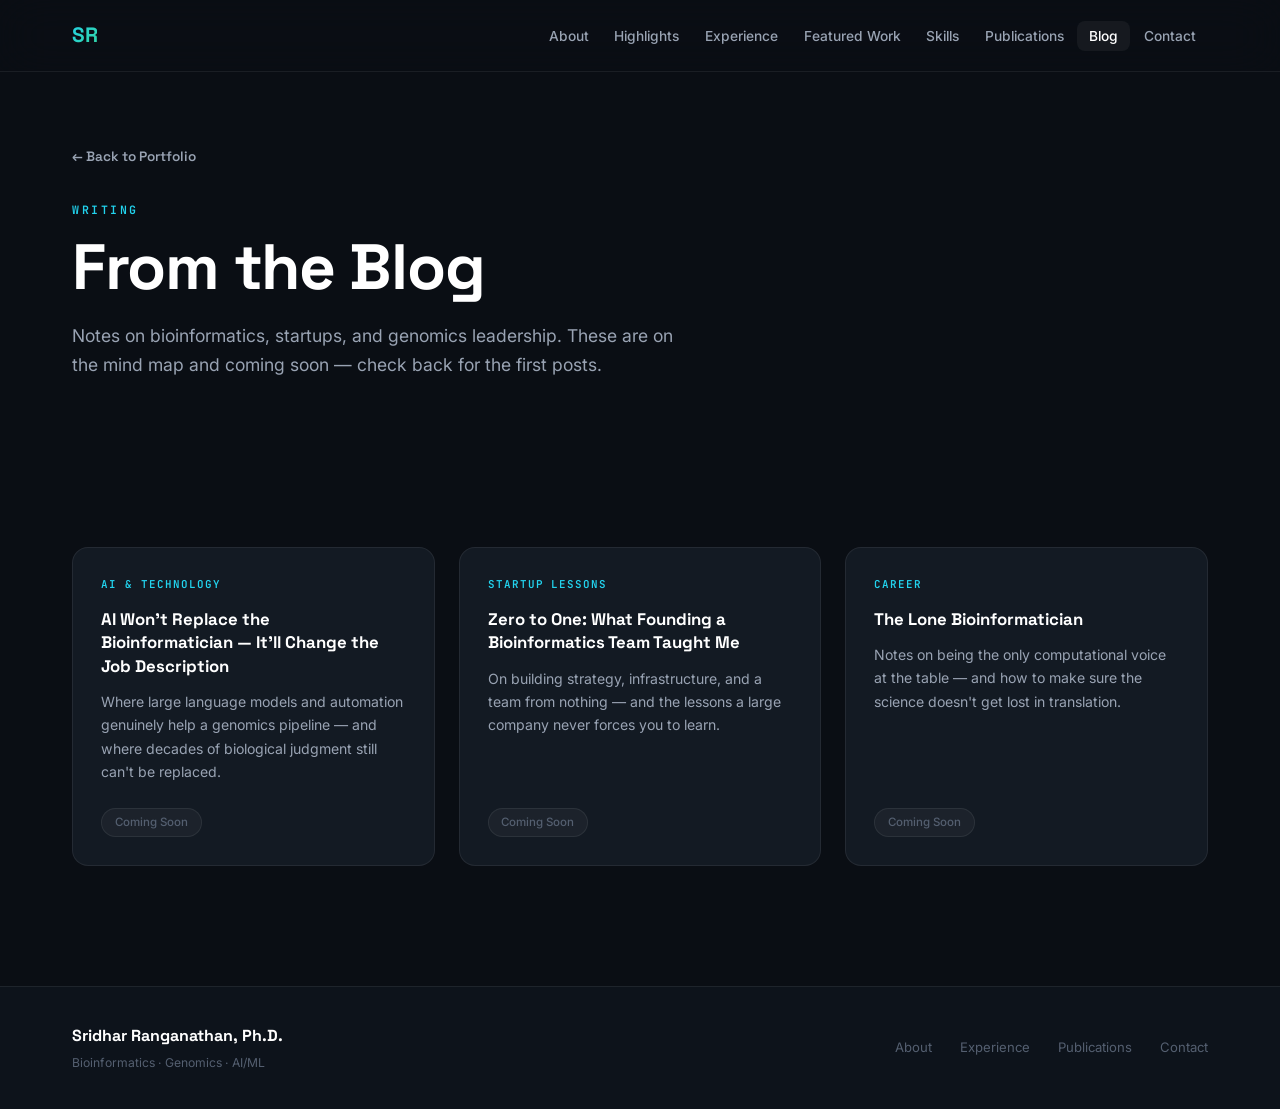
==== blog/index.html @ 542b5b12 "Add dedicated case study, publications, and blog sections Case studies move from inline expandable c" ====
<!DOCTYPE html>
<html lang="en">
<head>
  <meta charset="UTF-8" />
  <meta name="viewport" content="width=device-width, initial-scale=1.0" />
  <meta name="description" content="Blog — Sridhar Ranganathan. Notes on bioinformatics, startups, and genomics leadership." />
  <title>Blog | Sridhar Ranganathan</title>
  <link rel="preconnect" href="https://fonts.googleapis.com" />
  <link rel="preconnect" href="https://fonts.gstatic.com" crossorigin />
  <link href="https://fonts.googleapis.com/css2?family=Inter:wght@300;400;500;600;700&family=Space+Grotesk:wght@400;500;600;700;800&family=JetBrains+Mono:wght@400;500;600&display=swap" rel="stylesheet" />
  <link rel="stylesheet" href="../styles.css">
</head>
<body>

  <!-- ═══════════════════════ NAVIGATION ═══════════════════════ -->
  <nav class="nav" id="nav">
    <div class="nav__inner">
      <a class="nav__logo" href="../index.html">SR</a>
      <ul class="nav__links" id="navLinks">
        <li><a href="../index.html#about">About</a></li>
        <li><a href="../index.html#highlights">Highlights</a></li>
        <li><a href="../index.html#experience">Experience</a></li>
        <li><a href="../index.html#work">Featured Work</a></li>
        <li><a href="../index.html#skills">Skills</a></li>
        <li><a href="../publications/index.html">Publications</a></li>
        <li><a href="index.html" class="active">Blog</a></li>
        <li><a href="../index.html#contact">Contact</a></li>
      </ul>
      <button class="nav__toggle" id="navToggle" aria-label="Toggle menu">
        <span></span><span></span><span></span>
      </button>
    </div>
  </nav>

  <!-- ═══════════════════════ BLOG HERO ═══════════════════════ -->
  <section class="blog-listing-hero">
    <div class="container">
      <a href="../index.html" class="article__back reveal">&larr; Back to Portfolio</a>
      <div class="reveal">
        <div class="section__label">Writing</div>
        <h1 class="blog-listing-hero__title">From the Blog</h1>
        <p class="blog-listing-hero__subtitle">
          Notes on bioinformatics, startups, and genomics leadership. These are on the mind map and coming soon &mdash; check back for the first posts.
        </p>
      </div>
    </div>
  </section>

  <!-- ═══════════════════════ ARTICLES ═══════════════════════ -->
  <section class="section blog-listing">
    <div class="container">
      <div class="blog-listing__grid">

        <div class="blog-card reveal">
          <div class="blog-card__tag">AI &amp; Technology</div>
          <h3 class="blog-card__title">AI Won't Replace the Bioinformatician &mdash; It'll Change the Job Description</h3>
          <p class="blog-card__excerpt">Where large language models and automation genuinely help a genomics pipeline &mdash; and where decades of biological judgment still can't be replaced.</p>
          <div class="blog-card__footer">
            <span class="blog-card__status">Coming Soon</span>
          </div>
        </div>

        <div class="blog-card reveal">
          <div class="blog-card__tag">Startup Lessons</div>
          <h3 class="blog-card__title">Zero to One: What Founding a Bioinformatics Team Taught Me</h3>
          <p class="blog-card__excerpt">On building strategy, infrastructure, and a team from nothing &mdash; and the lessons a large company never forces you to learn.</p>
          <div class="blog-card__footer">
            <span class="blog-card__status">Coming Soon</span>
          </div>
        </div>

        <div class="blog-card reveal">
          <div class="blog-card__tag">Career</div>
          <h3 class="blog-card__title">The Lone Bioinformatician</h3>
          <p class="blog-card__excerpt">Notes on being the only computational voice at the table &mdash; and how to make sure the science doesn't get lost in translation.</p>
          <div class="blog-card__footer">
            <span class="blog-card__status">Coming Soon</span>
          </div>
        </div>

        <!-- ─────────────────────────────────────────────────
          ADD NEW ARTICLES BELOW THIS LINE once written.
          Copy one block, update tag/title/excerpt, and swap
          the status span for a linked "Read Article →" once
          the post itself exists.
        ───────────────────────────────────────────────────── -->

      </div>
    </div>
  </section>

  <!-- ═══════════════════════ FOOTER ═══════════════════════ -->
  <footer class="footer">
    <div class="container footer__inner">
      <div class="footer__left">
        <span class="footer__name">Sridhar Ranganathan, Ph.D.</span>
        <span class="footer__tagline">Bioinformatics &middot; Genomics &middot; AI/ML</span>
      </div>
      <div class="footer__links">
        <a href="../index.html#about">About</a>
        <a href="../index.html#experience">Experience</a>
        <a href="../publications/index.html">Publications</a>
        <a href="../index.html#contact">Contact</a>
      </div>
    </div>
  </footer>

  <script src="../main.js"></script>
</body>
</html>
---- styles.css ----
/* ═══════════════════════════════════════════════════════════
   SRIDHAR RANGANATHAN — Personal Site CSS
   Style: Bold & Modern · Dark Theme · High Contrast
   ═══════════════════════════════════════════════════════════ */

/* ─── Reset & Base ─── */
*, *::before, *::after { box-sizing: border-box; margin: 0; padding: 0; }

:root {
  /* Colors */
  --bg-primary:     #0A0E14;
  --bg-secondary:   #0D131B;
  --bg-card:        #131A23;
  --bg-card-hover:  #19222E;

  --accent-teal:    #22D3EE;
  --accent-emerald: #34D399;
  --accent-violet:  #A78BFA;
  --accent-gradient: linear-gradient(135deg, #22D3EE 0%, #34D399 100%);

  --text-primary:   #FFFFFF;
  --text-secondary: #99A3B3;
  --text-muted:     #545F70;

  --border:         rgba(255, 255, 255, 0.07);
  --border-accent:  rgba(34, 211, 238, 0.25);

  /* Typography */
  --font-heading: 'Space Grotesk', sans-serif;
  --font-body:    'Inter', sans-serif;
  --font-mono:    'JetBrains Mono', monospace;

  /* Layout */
  --max-width:    1200px;
  --nav-height:   72px;

  /* Shape */
  --radius:       16px;
  --radius-sm:    8px;
  --radius-lg:    28px;

  /* Motion */
  --transition:   all 0.3s cubic-bezier(0.4, 0, 0.2, 1);

  /* Shadows */
  --shadow:        0 4px 40px rgba(0, 0, 0, 0.5);
  --shadow-accent: 0 0 60px rgba(34, 211, 238, 0.1);
}

html { scroll-behavior: smooth; font-size: 16px; }

body {
  font-family: var(--font-body);
  background: var(--bg-primary);
  color: var(--text-primary);
  line-height: 1.65;
  overflow-x: hidden;
  -webkit-font-smoothing: antialiased;
}

/* ─── Typography ─── */
h1, h2, h3, h4 {
  font-family: var(--font-heading);
  font-weight: 700;
  line-height: 1.15;
}
p { color: var(--text-secondary); margin-bottom: 1rem; }
p:last-child { margin-bottom: 0; }
strong { color: var(--text-primary); font-weight: 600; }
em { font-style: italic; }
a { color: var(--accent-teal); text-decoration: none; transition: var(--transition); }
a:hover { color: var(--text-primary); }

.about__content p a,
.project-card__full a,
.pub-card a.pub-link {
  text-decoration: underline;
  text-underline-offset: 3px;
}

/* ─── Utilities ─── */
.container {
  max-width: var(--max-width);
  margin: 0 auto;
  padding: 0 2rem;
}

.gradient-text {
  background: var(--accent-gradient);
  -webkit-background-clip: text;
  -webkit-text-fill-color: transparent;
  background-clip: text;
}

.section { padding: 120px 0; }
.section--dark { background: var(--bg-secondary); }

.section__label {
  font-family: var(--font-mono);
  font-size: 0.72rem;
  font-weight: 600;
  letter-spacing: 0.22em;
  text-transform: uppercase;
  color: var(--accent-teal);
  margin-bottom: 0.75rem;
}
.section__title {
  font-size: clamp(2rem, 4vw, 3rem);
  margin-bottom: 1.5rem;
  letter-spacing: -0.02em;
}
.section__subtitle {
  font-size: 1.05rem;
  color: var(--text-secondary);
  max-width: 640px;
  margin: 0;
}
.section__header { margin-bottom: 4rem; }

/* ─── Buttons ─── */
.btn {
  display: inline-flex;
  align-items: center;
  justify-content: center;
  gap: 0.5rem;
  padding: 0.8rem 1.75rem;
  border-radius: 100px;
  font-family: var(--font-heading);
  font-weight: 600;
  font-size: 0.95rem;
  cursor: pointer;
  border: none;
  text-decoration: none;
  transition: var(--transition);
  white-space: nowrap;
  line-height: 1;
}

.btn--primary {
  background: var(--accent-gradient);
  color: #06121A;
  box-shadow: 0 0 30px rgba(34, 211, 238, 0.2);
}
.btn--primary:hover {
  transform: translateY(-2px);
  box-shadow: 0 0 50px rgba(34, 211, 238, 0.4);
  color: #06121A;
}

.btn--outline {
  background: transparent;
  color: var(--text-primary);
  border: 1.5px solid var(--border-accent);
}
.btn--outline:hover {
  border-color: var(--accent-teal);
  color: var(--accent-teal);
  background: rgba(34, 211, 238, 0.05);
}

.btn--ghost {
  background: rgba(255, 255, 255, 0.06);
  color: var(--text-primary);
  border: 1.5px solid var(--border);
}
.btn--ghost:hover {
  background: rgba(255, 255, 255, 0.11);
  color: var(--text-primary);
  border-color: rgba(255, 255, 255, 0.15);
}

.btn--sm  { padding: 0.5rem 1.2rem; font-size: 0.85rem; }
.btn--lg  { padding: 1rem 2.5rem; font-size: 1rem; }

/* ─── Tags ─── */
.tag {
  display: inline-block;
  padding: 0.28rem 0.85rem;
  border-radius: 100px;
  font-family: var(--font-mono);
  font-size: 0.74rem;
  font-weight: 500;
  letter-spacing: 0.01em;
  background: rgba(255, 255, 255, 0.05);
  color: var(--text-secondary);
  border: 1px solid var(--border);
}
.tag--accent {
  background: rgba(34, 211, 238, 0.1);
  color: var(--accent-teal);
  border-color: var(--border-accent);
}

/* ─── Scroll Reveal ─── */
.reveal {
  opacity: 0;
  transform: translateY(28px);
  transition:
    opacity 0.7s cubic-bezier(0.4, 0, 0.2, 1),
    transform 0.7s cubic-bezier(0.4, 0, 0.2, 1);
}
.reveal.visible {
  opacity: 1;
  transform: translateY(0);
}


/* ══════════════════════════════════════════
   NAVIGATION
══════════════════════════════════════════ */

.nav {
  position: fixed;
  top: 0; left: 0; right: 0;
  z-index: 100;
  height: var(--nav-height);
  background: rgba(10, 14, 20, 0.8);
  backdrop-filter: blur(24px);
  -webkit-backdrop-filter: blur(24px);
  border-bottom: 1px solid var(--border);
  transition: var(--transition);
}
.nav.scrolled {
  background: rgba(10, 14, 20, 0.97);
  box-shadow: 0 4px 30px rgba(0, 0, 0, 0.4);
}
.nav__inner {
  display: flex;
  align-items: center;
  gap: 1.5rem;
  max-width: var(--max-width);
  margin: 0 auto;
  padding: 0 2rem;
  height: 100%;
}
.nav__logo {
  font-family: var(--font-heading);
  font-weight: 800;
  font-size: 1.3rem;
  background: var(--accent-gradient);
  -webkit-background-clip: text;
  -webkit-text-fill-color: transparent;
  background-clip: text;
  flex-shrink: 0;
  letter-spacing: -0.02em;
}
.nav__links {
  display: flex;
  list-style: none;
  gap: 0.1rem;
  margin-left: auto;
}
.nav__links a {
  color: var(--text-secondary);
  font-size: 0.86rem;
  font-weight: 500;
  padding: 0.45rem 0.75rem;
  border-radius: var(--radius-sm);
}
.nav__links a:hover,
.nav__links a.active {
  color: var(--text-primary);
  background: rgba(255, 255, 255, 0.05);
}
.nav__resume { flex-shrink: 0; }
.nav__toggle {
  display: none;
  flex-direction: column;
  gap: 5px;
  background: none;
  border: none;
  cursor: pointer;
  padding: 4px;
  margin-left: auto;
}
.nav__toggle span {
  display: block;
  width: 24px;
  height: 2px;
  background: var(--text-primary);
  border-radius: 2px;
  transition: var(--transition);
}
.nav__toggle.open span:nth-child(1) { transform: translateY(7px) rotate(45deg); }
.nav__toggle.open span:nth-child(2) { opacity: 0; }
.nav__toggle.open span:nth-child(3) { transform: translateY(-7px) rotate(-45deg); }


/* ══════════════════════════════════════════
   HERO
══════════════════════════════════════════ */

.hero {
  position: relative;
  min-height: 100vh;
  display: flex;
  align-items: center;
  padding: calc(var(--nav-height) + 60px) 0 140px;
  overflow: hidden;
}
.hero__bg {
  position: absolute;
  inset: 0;
  z-index: 0;
  background:
    radial-gradient(ellipse 75% 65% at 5% 55%,  rgba(34, 211, 238, 0.09) 0%, transparent 65%),
    radial-gradient(ellipse 55% 55% at 92% 25%,  rgba(167, 139, 250, 0.11) 0%, transparent 60%),
    radial-gradient(ellipse 50% 70% at 55% 90%,  rgba(52, 211, 153, 0.07) 0%, transparent 55%);
  animation: bgPulse 14s ease-in-out infinite alternate;
}
@keyframes bgPulse {
  0%   { transform: scale(1)    rotate(0deg); }
  100% { transform: scale(1.07) rotate(1.5deg); }
}

.hero__content { position: relative; z-index: 1; }

.hero__badge {
  display: inline-flex;
  align-items: center;
  gap: 0.5rem;
  padding: 0.45rem 1.1rem;
  border-radius: 100px;
  background: rgba(34, 211, 238, 0.08);
  border: 1px solid var(--border-accent);
  color: var(--accent-teal);
  font-size: 0.75rem;
  font-weight: 600;
  letter-spacing: 0.06em;
  margin-bottom: 1.75rem;
}

.hero__name {
  font-size: clamp(3.6rem, 9vw, 7rem);
  font-weight: 800;
  line-height: 1;
  letter-spacing: -0.03em;
  margin-bottom: 1rem;
}
.hero__title {
  font-family: var(--font-heading);
  font-size: clamp(1rem, 2.2vw, 1.35rem);
  font-weight: 500;
  color: var(--text-secondary);
  margin-bottom: 1.5rem;
  letter-spacing: 0.02em;
}
.hero__tagline {
  font-size: clamp(1rem, 1.7vw, 1.15rem);
  color: var(--text-secondary);
  max-width: 620px;
  margin-bottom: 2.5rem;
  line-height: 1.8;
}
.hero__ctas {
  display: flex;
  gap: 1rem;
  margin-bottom: 4.5rem;
  flex-wrap: wrap;
}

/* ── Metric counters ── */
.hero__metrics {
  display: grid;
  grid-template-columns: repeat(4, 1fr);
  gap: 1.25rem;
  width: 100%;
}
.metric {
  padding: 1.5rem 1.25rem;
  background: var(--bg-card);
  border: 1px solid var(--border);
  border-radius: var(--radius);
  text-align: center;
  transition: var(--transition);
  min-height: 110px;
  display: flex;
  flex-direction: column;
  align-items: center;
  justify-content: center;
}
.metric:hover {
  border-color: var(--border-accent);
  background: var(--bg-card-hover);
  transform: translateY(-4px);
  box-shadow: var(--shadow-accent);
}
.metric__value {
  display: block;
  font-family: var(--font-heading);
  font-size: clamp(1rem, 1.8vw, 1.6rem);
  font-weight: 800;
  background: var(--accent-gradient);
  -webkit-background-clip: text;
  -webkit-text-fill-color: transparent;
  background-clip: text;
  line-height: 1.2;
  letter-spacing: -0.01em;
}
.metric__label {
  display: block;
  font-size: 0.68rem;
  color: var(--text-muted);
  text-transform: uppercase;
  letter-spacing: 0.07em;
  margin-top: 0.45rem;
  line-height: 1.4;
}

/* ── Scroll hint ── */
.hero__scroll-hint {
  position: absolute;
  bottom: 48px;
  left: 50%;
  transform: translateX(-50%);
  display: flex;
  flex-direction: column;
  align-items: center;
  gap: 0.5rem;
  color: var(--text-muted);
  font-size: 0.65rem;
  letter-spacing: 0.18em;
  text-transform: uppercase;
}
.hero__scroll-line {
  width: 1px;
  height: 48px;
  background: linear-gradient(to bottom, var(--accent-teal), transparent);
  animation: scrollPulse 2.2s ease-in-out infinite;
}
@keyframes scrollPulse {
  0%, 100% { opacity: 0.25; transform: scaleY(0.8); }
  50%       { opacity: 1;    transform: scaleY(1); }
}


/* ══════════════════════════════════════════
   ABOUT
══════════════════════════════════════════ */

.about__grid {
  display: grid;
  grid-template-columns: 240px 1fr;
  gap: 5rem;
  align-items: start;
}
.about__visual {
  display: flex;
  flex-direction: column;
  align-items: center;
  gap: 1.5rem;
  position: sticky;
  top: 110px;
}
.about__avatar {
  width: 200px;
  height: 200px;
  border-radius: 50%;
  background: var(--accent-gradient);
  padding: 3px;
  flex-shrink: 0;
}
.about__avatar-placeholder {
  width: 100%;
  height: 100%;
  border-radius: 50%;
  background: var(--bg-card);
  display: flex;
  align-items: center;
  justify-content: center;
  font-family: var(--font-heading);
  font-size: 2.75rem;
  font-weight: 800;
  color: var(--accent-teal);
}
.about__avatar img {
  width: 100%;
  height: 100%;
  border-radius: 50%;
  object-fit: cover;
  object-position: center top;
  display: block;
  background: var(--bg-card);
}
.about__tags {
  display: flex;
  flex-wrap: wrap;
  gap: 0.5rem;
  justify-content: center;
}
.about__content p {
  font-size: 1.03rem;
  line-height: 1.85;
}
.about__highlights {
  display: grid;
  grid-template-columns: repeat(3, 1fr);
  gap: 1rem;
  margin-top: 2.5rem;
}
.about__highlight {
  text-align: center;
  padding: 1.25rem 1rem;
  background: var(--bg-card);
  border: 1px solid var(--border);
  border-radius: var(--radius);
}
.about__highlight strong {
  display: block;
  font-family: var(--font-heading);
  font-size: 1.8rem;
  font-weight: 800;
  background: var(--accent-gradient);
  -webkit-background-clip: text;
  -webkit-text-fill-color: transparent;
  background-clip: text;
  letter-spacing: -0.02em;
}
.about__highlight span {
  font-size: 0.72rem;
  color: var(--text-muted);
  text-transform: uppercase;
  letter-spacing: 0.08em;
  margin-top: 0.25rem;
  display: block;
}

/* ── Education mini-list (nested in About) ── */
.education {
  margin-top: 2.75rem;
  padding-top: 2.25rem;
  border-top: 1px solid var(--border);
}
.education__title {
  font-family: var(--font-mono);
  font-size: 0.72rem;
  font-weight: 600;
  letter-spacing: 0.18em;
  text-transform: uppercase;
  color: var(--accent-teal);
  margin-bottom: 1.1rem;
}
.education__item {
  display: flex;
  justify-content: space-between;
  align-items: baseline;
  gap: 1rem;
  padding: 0.7rem 0;
  border-bottom: 1px solid var(--border);
}
.education__item:last-child { border-bottom: none; }
.education__degree {
  color: var(--text-primary);
  font-weight: 600;
  font-size: 0.95rem;
}
.education__school {
  color: var(--text-secondary);
  font-size: 0.85rem;
  display: block;
  margin-top: 0.15rem;
}
.education__year {
  font-family: var(--font-mono);
  color: var(--text-muted);
  font-size: 0.8rem;
  white-space: nowrap;
}


/* ══════════════════════════════════════════
   HIGHLIGHTS
══════════════════════════════════════════ */

.highlights__grid {
  display: grid;
  grid-template-columns: repeat(3, 1fr);
  gap: 1.5rem;
}
.highlight-card {
  padding: 2rem;
  background: var(--bg-card);
  border: 1px solid var(--border);
  border-radius: var(--radius);
  transition: var(--transition);
}
.highlight-card:hover {
  border-color: var(--border-accent);
  transform: translateY(-5px);
  box-shadow: var(--shadow-accent);
  background: var(--bg-card-hover);
}
.highlight-card__icon {
  font-size: 2.25rem;
  margin-bottom: 1rem;
  display: block;
}
.highlight-card h3 {
  font-size: 1.1rem;
  margin-bottom: 0.75rem;
  color: var(--text-primary);
}
.highlight-card p { font-size: 0.9rem; margin: 0; }


/* ══════════════════════════════════════════
   EXPERIENCE / TIMELINE
══════════════════════════════════════════ */

.timeline {
  position: relative;
  padding-left: 2.75rem;
}
.timeline::before {
  content: '';
  position: absolute;
  left: 0;
  top: 10px;
  bottom: 0;
  width: 2px;
  background: linear-gradient(
    to bottom,
    var(--accent-teal),
    rgba(167, 139, 250, 0.5) 60%,
    transparent
  );
}

.timeline__item {
  position: relative;
  margin-bottom: 2.5rem;
}
.timeline__item:last-child { margin-bottom: 0; }

.timeline__marker {
  position: absolute;
  left: -2.75rem;
  top: 14px;
  width: 14px;
  height: 14px;
  border-radius: 50%;
  background: var(--accent-gradient);
  box-shadow: 0 0 18px rgba(34, 211, 238, 0.5);
  transform: translateX(-6px);
}

.timeline__card {
  padding: 2rem;
  background: var(--bg-card);
  border: 1px solid var(--border);
  border-radius: var(--radius);
  transition: var(--transition);
}
.timeline__card:hover {
  border-color: var(--border-accent);
  background: var(--bg-card-hover);
}
.timeline__meta {
  display: flex;
  justify-content: space-between;
  align-items: center;
  flex-wrap: wrap;
  gap: 0.5rem;
  margin-bottom: 0.4rem;
}
.timeline__company-row {
  display: flex;
  align-items: center;
  gap: 0.6rem;
}
.timeline__logo {
  width: 26px;
  height: 26px;
  object-fit: contain;
  background: #fff;
  border-radius: 6px;
  padding: 2px;
  flex-shrink: 0;
}
.timeline__logo-placeholder {
  width: 26px;
  height: 26px;
  border-radius: 6px;
  background: var(--accent-gradient);
  color: #06121A;
  display: flex;
  align-items: center;
  justify-content: center;
  font-family: var(--font-heading);
  font-weight: 800;
  font-size: 0.6rem;
  flex-shrink: 0;
}
.timeline__company {
  font-family: var(--font-heading);
  font-weight: 700;
  font-size: 0.95rem;
  color: var(--accent-teal);
}
.timeline__period {
  font-family: var(--font-mono);
  font-size: 0.76rem;
  color: var(--text-muted);
  font-weight: 500;
}
.timeline__role {
  font-size: 1.2rem;
  margin-bottom: 0.2rem;
}
.timeline__location {
  font-size: 0.8rem;
  color: var(--text-muted);
  margin-bottom: 0.6rem;
}
.timeline__summary {
  font-size: 0.88rem;
  font-style: italic;
  color: var(--text-secondary);
  margin-bottom: 1.1rem;
}
.timeline__bullets {
  padding-left: 1.2rem;
  margin-bottom: 1.5rem;
}
.timeline__bullets li {
  color: var(--text-secondary);
  font-size: 0.92rem;
  margin-bottom: 0.55rem;
  line-height: 1.65;
}
.timeline__bullets li::marker { color: var(--accent-teal); }
.timeline__tags {
  display: flex;
  flex-wrap: wrap;
  gap: 0.5rem;
}


/* ══════════════════════════════════════════
   FEATURED WORK / CASE STUDIES
══════════════════════════════════════════ */

.work__grid {
  display: grid;
  grid-template-columns: repeat(3, 1fr);
  gap: 1.5rem;
}
.project-card {
  background: var(--bg-card);
  border: 1px solid var(--border);
  border-radius: var(--radius);
  transition: var(--transition);
  overflow: hidden;
  display: flex;
  flex-direction: column;
}
.project-card:hover {
  border-color: var(--border-accent);
  box-shadow: var(--shadow-accent);
}
.project-card__img-wrap {
  background: #ffffff;
  padding: 1rem;
}
.project-card__img-wrap img {
  width: 100%;
  height: 190px;
  object-fit: contain;
  display: block;
}
.project-card__body {
  padding: 1.75rem;
  display: flex;
  flex-direction: column;
  flex: 1;
}
.project-card__tag {
  font-family: var(--font-mono);
  font-size: 0.68rem;
  font-weight: 600;
  text-transform: uppercase;
  letter-spacing: 0.1em;
  color: var(--accent-teal);
  margin-bottom: 0.75rem;
}
.project-card__title {
  font-size: 1.08rem;
  margin-bottom: 0.75rem;
}
.project-card__hook {
  font-size: 0.9rem;
  margin-bottom: 1.25rem;
}
.project-card__stats {
  display: flex;
  flex-wrap: wrap;
  gap: 0.5rem;
  margin-bottom: 1.25rem;
}
.project-card__stat {
  font-family: var(--font-mono);
  font-size: 0.72rem;
  padding: 0.25rem 0.7rem;
  border-radius: 100px;
  background: rgba(52, 211, 153, 0.1);
  color: var(--accent-emerald);
  border: 1px solid rgba(52, 211, 153, 0.25);
}
.project-card__cta {
  margin-top: auto;
  display: inline-flex;
  align-items: center;
  gap: 0.4rem;
  font-family: var(--font-heading);
  font-weight: 600;
  font-size: 0.85rem;
  color: var(--text-primary);
  padding: 0.5rem 0;
}
.project-card__cta span {
  color: var(--accent-teal);
  transition: transform 0.25s ease;
}
.project-card:hover .project-card__cta span { transform: translateX(4px); }

.work__see-all,
.blog__see-all {
  text-align: center;
  margin-top: 3rem;
}


/* ══════════════════════════════════════════
   MORE-CASE-CARD (cross-link grid on article pages)
══════════════════════════════════════════ */

.more-case__grid {
  display: grid;
  grid-template-columns: repeat(3, 1fr);
  gap: 1.5rem;
}
.more-case-card {
  display: flex;
  flex-direction: column;
  background: var(--bg-card);
  border: 1px solid var(--border);
  border-radius: var(--radius);
  overflow: hidden;
  transition: var(--transition);
  color: inherit;
}
.more-case-card:hover {
  border-color: var(--border-accent);
  box-shadow: var(--shadow-accent);
  transform: translateY(-4px);
}
.more-case-card__img-wrap {
  background: #ffffff;
  padding: 0.85rem;
}
.more-case-card__img-wrap img {
  width: 100%;
  height: 120px;
  object-fit: contain;
  display: block;
}
.more-case-card__body { padding: 1.25rem 1.4rem; }
.more-case-card__tag {
  font-family: var(--font-mono);
  font-size: 0.65rem;
  font-weight: 600;
  text-transform: uppercase;
  letter-spacing: 0.08em;
  color: var(--accent-teal);
  margin-bottom: 0.5rem;
}
.more-case-card__title {
  font-size: 0.95rem;
  color: var(--text-primary);
  margin-bottom: 0.5rem;
}
.more-case-card__hook {
  font-size: 0.82rem;
  margin: 0;
}


/* ══════════════════════════════════════════
   CASE-STUDY / ARTICLE PAGES (case-studies/*.html)
══════════════════════════════════════════ */

.article__back {
  display: inline-flex;
  align-items: center;
  gap: 0.4rem;
  font-family: var(--font-heading);
  font-weight: 600;
  font-size: 0.85rem;
  color: var(--text-secondary);
  margin-bottom: 2rem;
}
.article__back:hover { color: var(--accent-teal); }

.article__header {
  padding: calc(var(--nav-height) + 56px) 0 3rem;
  background: var(--bg-secondary);
  border-bottom: 1px solid var(--border);
}
.article__meta {
  display: flex;
  align-items: center;
  gap: 1rem;
  flex-wrap: wrap;
  margin-bottom: 1.25rem;
}
.article__date,
.article__read-time {
  font-family: var(--font-mono);
  font-size: 0.78rem;
  color: var(--text-muted);
}
.article__title {
  font-size: clamp(2rem, 4vw, 2.75rem);
  letter-spacing: -0.02em;
  margin-bottom: 1rem;
  max-width: 820px;
}
.article__subtitle {
  font-size: 1.15rem;
  color: var(--text-secondary);
  max-width: 720px;
  line-height: 1.7;
  margin-bottom: 1.75rem;
}
.article__stats {
  display: flex;
  flex-wrap: wrap;
  gap: 0.6rem;
}

.article__body { padding: 3.5rem 0; }
.article__hero-image {
  background: #fff;
  border-radius: var(--radius);
  padding: 1.5rem;
  margin-bottom: 3rem;
}
.article__hero-img {
  width: 100%;
  max-height: 420px;
  object-fit: contain;
  display: block;
  margin: 0 auto;
}

.article__layout {
  display: grid;
  grid-template-columns: 200px 1fr;
  gap: 4rem;
  align-items: start;
}
.article__toc {
  position: sticky;
  top: 110px;
}
.article__toc-label {
  font-family: var(--font-mono);
  font-size: 0.68rem;
  font-weight: 600;
  letter-spacing: 0.16em;
  text-transform: uppercase;
  color: var(--accent-teal);
  margin-bottom: 1rem;
}
.article__toc ol {
  list-style: none;
  border-left: 2px solid var(--border);
  padding-left: 1rem;
}
.article__toc li { margin-bottom: 0.85rem; }
.article__toc a {
  color: var(--text-muted);
  font-size: 0.85rem;
  line-height: 1.4;
  display: block;
}
.article__toc a:hover { color: var(--text-primary); }

.article__content { max-width: 720px; }
.article__content h2 {
  font-size: 1.55rem;
  margin-top: 3rem;
  margin-bottom: 1.1rem;
  letter-spacing: -0.01em;
}
.article__content h2:first-child { margin-top: 0; }
.article__content p {
  font-size: 1.02rem;
  line-height: 1.9;
  margin-bottom: 1.3rem;
}
.article__content ul,
.article__content ol {
  padding-left: 1.4rem;
  margin-bottom: 1.3rem;
}
.article__content li {
  font-size: 1.02rem;
  line-height: 1.85;
  color: var(--text-secondary);
  margin-bottom: 0.6rem;
}
.article__content strong { color: var(--text-primary); }
.article__content em { color: var(--text-secondary); }
.article__pullquote {
  border-left: 3px solid var(--accent-teal);
  padding: 0.25rem 0 0.25rem 1.5rem;
  margin: 2.25rem 0;
  font-family: var(--font-heading);
  font-size: 1.2rem;
  font-weight: 500;
  color: var(--text-primary);
  line-height: 1.5;
}
.article__figure {
  background: #fff;
  border-radius: var(--radius);
  padding: 1.25rem;
  margin: 2rem 0;
}
.article__figure img {
  width: 100%;
  max-height: 340px;
  object-fit: contain;
  display: block;
  margin: 0 auto;
}
.article__figure figcaption {
  color: var(--text-muted);
  font-size: 0.8rem;
  text-align: center;
  margin-top: 0.75rem;
  font-style: italic;
}

.article__more {
  padding: 5rem 0;
  background: var(--bg-secondary);
  border-top: 1px solid var(--border);
}


/* ══════════════════════════════════════════
   LISTING PAGES (case-studies/index.html, blog/index.html)
══════════════════════════════════════════ */

.listing-hero {
  padding: calc(var(--nav-height) + 70px) 0 3rem;
}
.listing-hero__title {
  font-size: clamp(2.5rem, 6vw, 4rem);
  letter-spacing: -0.02em;
  margin-bottom: 1rem;
}
.listing-hero__subtitle {
  font-size: 1.1rem;
  color: var(--text-secondary);
  max-width: 620px;
}


/* ══════════════════════════════════════════
   SKILLS
══════════════════════════════════════════ */

.skills__grid {
  display: grid;
  grid-template-columns: repeat(2, 1fr);
  gap: 1.5rem;
}
.skill-group {
  padding: 2rem;
  background: var(--bg-card);
  border: 1px solid var(--border);
  border-radius: var(--radius);
  transition: var(--transition);
}
.skill-group:hover {
  border-color: var(--border-accent);
}
.skill-group__title {
  font-size: 0.78rem;
  font-weight: 600;
  color: var(--text-muted);
  text-transform: uppercase;
  letter-spacing: 0.1em;
  margin-bottom: 1.25rem;
}
.skill-group__tags {
  display: flex;
  flex-wrap: wrap;
  gap: 0.5rem;
}


/* ══════════════════════════════════════════
   PUBLICATIONS & PRESS
══════════════════════════════════════════ */

.pub-list {
  display: flex;
  flex-direction: column;
  gap: 1rem;
}
.pub-card {
  display: flex;
  align-items: baseline;
  gap: 1.25rem;
  padding: 1.5rem 1.75rem;
  background: var(--bg-card);
  border: 1px solid var(--border);
  border-radius: var(--radius);
  transition: var(--transition);
}
.pub-card:hover {
  border-color: var(--border-accent);
  background: var(--bg-card-hover);
}
.pub-card__year {
  font-family: var(--font-mono);
  color: var(--accent-teal);
  font-size: 0.85rem;
  font-weight: 600;
  flex-shrink: 0;
  width: 3.2rem;
}
.pub-card__body p {
  margin: 0;
  font-size: 0.92rem;
  color: var(--text-secondary);
}
.pub-card__body strong { color: var(--text-primary); }
.pub-card__journal {
  color: var(--text-muted);
  font-style: italic;
}
.pub-card__type {
  font-family: var(--font-mono);
  font-size: 0.66rem;
  text-transform: uppercase;
  letter-spacing: 0.06em;
  color: var(--text-muted);
}

.pub-group { margin-bottom: 3.5rem; }
.pub-group:last-child { margin-bottom: 0; }
.pub-group__title {
  font-family: var(--font-heading);
  font-size: 1.15rem;
  color: var(--text-primary);
  margin-bottom: 1.25rem;
  padding-bottom: 0.75rem;
  border-bottom: 1px solid var(--border);
}

.publications-hero__cta { margin-top: 1.5rem; }

.press__list {
  display: flex;
  flex-wrap: wrap;
  gap: 0.75rem;
  margin-top: 1.5rem;
}
.press__list a.tag {
  font-family: var(--font-body);
  padding: 0.45rem 1rem;
}


/* ══════════════════════════════════════════
   SIDE PROJECTS
══════════════════════════════════════════ */

.side-projects__grid {
  display: grid;
  grid-template-columns: repeat(2, 1fr);
  gap: 1.5rem;
}
.side-project-card {
  padding: 1.75rem;
  background: var(--bg-card);
  border: 1px solid var(--border);
  border-radius: var(--radius);
  transition: var(--transition);
}
.side-project-card:hover {
  border-color: var(--border-accent);
  transform: translateY(-4px);
  box-shadow: var(--shadow-accent);
}
.side-project-card__title {
  display: flex;
  align-items: center;
  justify-content: space-between;
  gap: 0.75rem;
  font-family: var(--font-mono);
  font-size: 0.95rem;
  color: var(--text-primary);
  margin-bottom: 0.6rem;
}
.side-project-card__title a { color: var(--text-primary); }
.side-project-card__title a:hover { color: var(--accent-teal); }
.side-project-card p { font-size: 0.88rem; margin-bottom: 0; }


/* ══════════════════════════════════════════
   BLOG
══════════════════════════════════════════ */

.blog__grid,
.blog-listing__grid {
  display: grid;
  grid-template-columns: repeat(3, 1fr);
  gap: 1.5rem;
}
.blog-card {
  display: flex;
  flex-direction: column;
  padding: 1.75rem;
  background: var(--bg-card);
  border: 1px solid var(--border);
  border-radius: var(--radius);
  transition: var(--transition);
  color: inherit;
}
.blog-card--link:hover {
  border-color: var(--border-accent);
  transform: translateY(-4px);
  box-shadow: var(--shadow-accent);
}
.blog-card__tag {
  display: inline-block;
  font-family: var(--font-mono);
  font-size: 0.68rem;
  font-weight: 600;
  text-transform: uppercase;
  letter-spacing: 0.09em;
  color: var(--accent-teal);
  margin-bottom: 0.85rem;
}
.blog-card__title {
  font-size: 1.05rem;
  line-height: 1.4;
  margin-bottom: 0.75rem;
  color: var(--text-primary);
}
.blog-card__excerpt {
  font-size: 0.88rem;
  margin-bottom: 1.5rem;
  flex: 1;
}
.blog-card__footer { margin-top: auto; }
.blog-card__read-more {
  font-family: var(--font-heading);
  font-weight: 600;
  font-size: 0.85rem;
  color: var(--text-primary);
}
.blog-card__status {
  display: inline-block;
  padding: 0.25rem 0.8rem;
  border-radius: 100px;
  background: rgba(255, 255, 255, 0.04);
  border: 1px solid var(--border);
  color: var(--text-muted);
  font-size: 0.72rem;
  font-weight: 500;
}

/* Blog listing hero */
.blog-listing-hero { padding: calc(var(--nav-height) + 70px) 0 3rem; }
.blog-listing-hero__title {
  font-size: clamp(2.5rem, 6vw, 4rem);
  letter-spacing: -0.02em;
  margin-bottom: 1rem;
}
.blog-listing-hero__subtitle {
  font-size: 1.1rem;
  color: var(--text-secondary);
  max-width: 620px;
}


/* ══════════════════════════════════════════
   CONTACT
══════════════════════════════════════════ */

.contact { background: var(--bg-primary); }
.contact__inner {
  max-width: 720px;
  margin: 0 auto;
  text-align: center;
  padding: 4.5rem 3.5rem;
  background: var(--bg-card);
  border: 1px solid var(--border);
  border-radius: var(--radius-lg);
  box-shadow: var(--shadow-accent), var(--shadow);
}
.contact__text {
  font-size: 1.05rem;
  line-height: 1.85;
  margin-bottom: 2.75rem;
}
.contact__actions {
  display: flex;
  gap: 1rem;
  justify-content: center;
  flex-wrap: wrap;
}


/* ══════════════════════════════════════════
   FOOTER
══════════════════════════════════════════ */

.footer {
  padding: 2.25rem 0;
  border-top: 1px solid var(--border);
  background: var(--bg-secondary);
}
.footer__inner {
  display: flex;
  align-items: center;
  justify-content: space-between;
  flex-wrap: wrap;
  gap: 1rem;
}
.footer__left {
  display: flex;
  flex-direction: column;
  gap: 0.2rem;
}
.footer__name {
  font-family: var(--font-heading);
  font-weight: 700;
  font-size: 1rem;
  color: var(--text-primary);
}
.footer__tagline {
  font-size: 0.76rem;
  color: var(--text-muted);
}
.footer__links {
  display: flex;
  gap: 1.75rem;
}
.footer__links a {
  font-size: 0.82rem;
  color: var(--text-muted);
  transition: var(--transition);
}
.footer__links a:hover { color: var(--accent-teal); }


/* ══════════════════════════════════════════
   RESPONSIVE
══════════════════════════════════════════ */

@media (max-width: 1024px) {
  .highlights__grid     { grid-template-columns: repeat(2, 1fr); }
  .work__grid            { grid-template-columns: repeat(2, 1fr); }
  .hero__metrics         { grid-template-columns: repeat(2, 1fr); }
  .hero__scroll-hint     { display: none; }
  .about__grid           { grid-template-columns: 200px 1fr; gap: 3rem; }
  .more-case__grid,
  .blog__grid,
  .blog-listing__grid   { grid-template-columns: repeat(2, 1fr); }
  .article__layout      { grid-template-columns: 1fr; }
  .article__toc         { display: none; }
}

@media (max-width: 768px) {
  .section { padding: 80px 0; }

  .nav__links, .nav__resume { display: none; }
  .nav__toggle { display: flex; }
  .nav__links.open {
    display: flex;
    flex-direction: column;
    position: fixed;
    top: var(--nav-height);
    left: 0; right: 0;
    background: rgba(10, 14, 20, 0.98);
    backdrop-filter: blur(24px);
    padding: 1.5rem;
    gap: 0.35rem;
    border-bottom: 1px solid var(--border);
    z-index: 99;
  }

  .about__grid { grid-template-columns: 1fr; gap: 2.5rem; }
  .about__visual { flex-direction: row; flex-wrap: wrap; justify-content: center; position: static; }

  .skills__grid,
  .side-projects__grid { grid-template-columns: 1fr; }

  .highlights__grid,
  .work__grid,
  .more-case__grid,
  .blog__grid,
  .blog-listing__grid { grid-template-columns: 1fr; }

  .article__header { padding-top: calc(var(--nav-height) + 32px); }

  .hero__name { font-size: clamp(2.8rem, 14vw, 4.5rem); }
  .hero__metrics { grid-template-columns: repeat(2, 1fr); }
  .metric { min-height: 100px; }
  .metric__value { font-size: clamp(0.9rem, 4vw, 1.25rem); }

  .contact__inner { padding: 2.5rem 1.75rem; }

  .pub-card { flex-direction: column; gap: 0.4rem; }
  .pub-card__year { width: auto; }
}

@media (max-width: 480px) {
  .hero__ctas { flex-direction: column; }
  .hero__ctas .btn { width: 100%; }
  .hero__metrics { grid-template-columns: repeat(2, 1fr); gap: 0.75rem; }
  .metric { padding: 1rem 0.75rem; min-height: 90px; }
  .metric__value { font-size: clamp(0.85rem, 5vw, 1.1rem); }
  .about__highlights { grid-template-columns: 1fr; }
  .contact__actions { flex-direction: column; }
  .contact__actions .btn { width: 100%; }
  .footer__inner { flex-direction: column; text-align: center; }
  .footer__links { justify-content: center; }
}
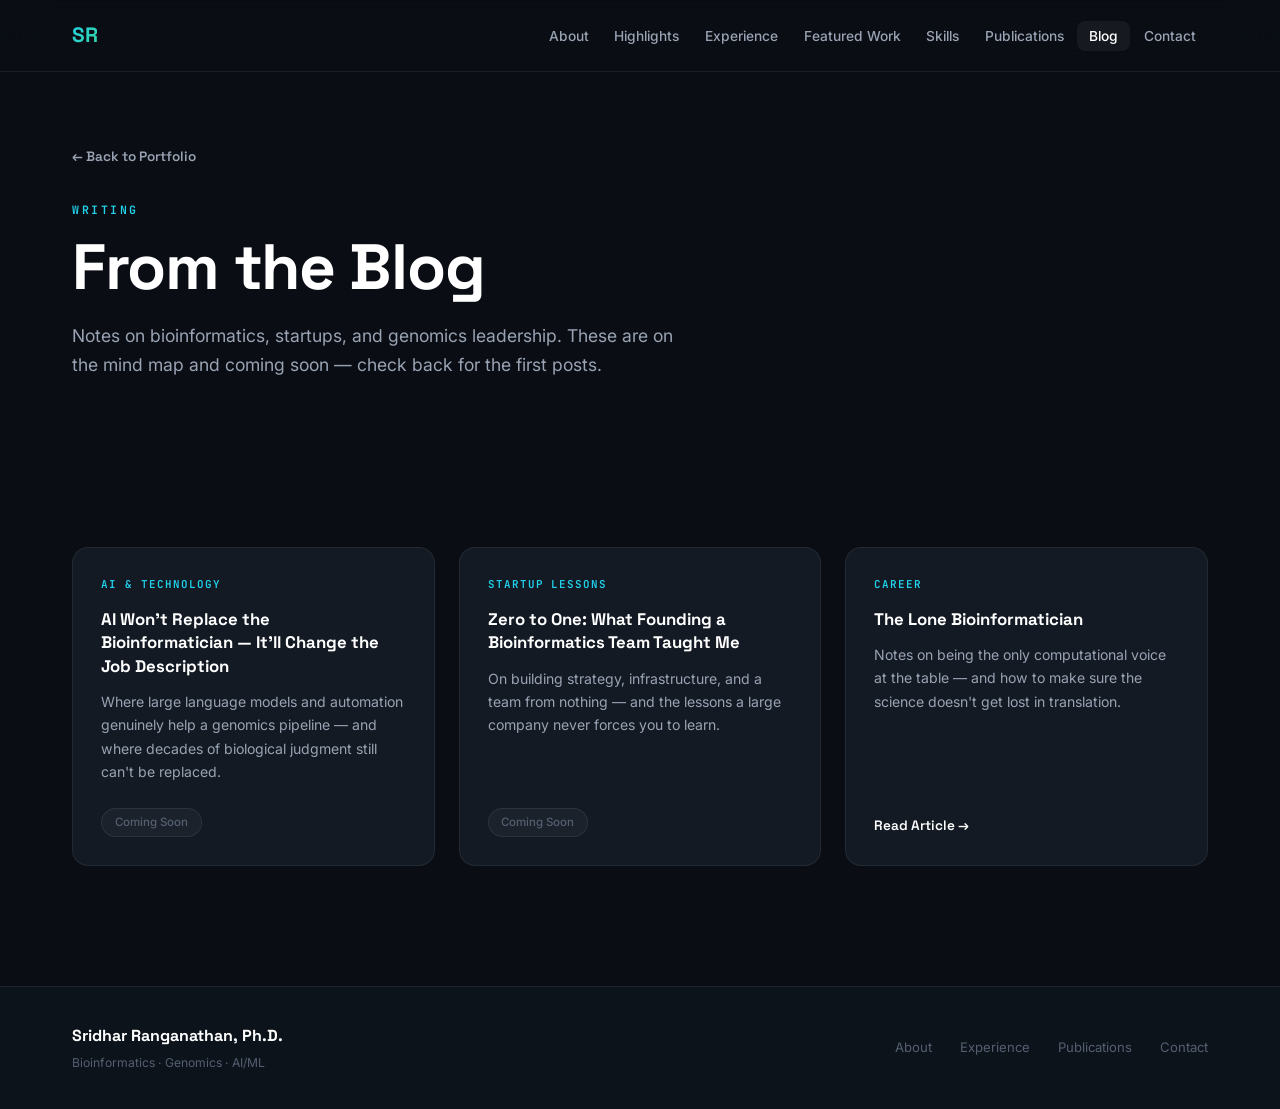
==== commit c9d97660: "Publish first blog post: The Lone Bioinformatician A ~5,000-word narrative essay on becoming the sol" ====
--- a/blog/index.html
+++ b/blog/index.html
@@ -69,14 +69,14 @@
           </div>
         </div>
 
-        <div class="blog-card reveal">
+        <a class="blog-card blog-card--link reveal" href="the-lone-bioinformatician.html">
           <div class="blog-card__tag">Career</div>
           <h3 class="blog-card__title">The Lone Bioinformatician</h3>
           <p class="blog-card__excerpt">Notes on being the only computational voice at the table &mdash; and how to make sure the science doesn't get lost in translation.</p>
           <div class="blog-card__footer">
-            <span class="blog-card__status">Coming Soon</span>
+            <span class="blog-card__read-more">Read Article &rarr;</span>
           </div>
-        </div>
+        </a>
 
         <!-- ─────────────────────────────────────────────────
           ADD NEW ARTICLES BELOW THIS LINE once written.
--- a/styles.css
+++ b/styles.css
@@ -181,6 +181,7 @@
   font-size: 0.74rem;
   font-weight: 500;
   letter-spacing: 0.01em;
+  white-space: nowrap;
   background: rgba(255, 255, 255, 0.05);
   color: var(--text-secondary);
   border: 1px solid var(--border);
@@ -189,6 +190,16 @@
   background: rgba(34, 211, 238, 0.1);
   color: var(--accent-teal);
   border-color: var(--border-accent);
+}
+.tag--glow {
+  background: rgba(52, 211, 153, 0.1);
+  color: var(--accent-emerald);
+  border-color: rgba(52, 211, 153, 0.35);
+  animation: tagGlow 2.4s ease-in-out infinite;
+}
+@keyframes tagGlow {
+  0%, 100% { box-shadow: 0 0 6px rgba(52, 211, 153, 0.25); }
+  50%      { box-shadow: 0 0 16px rgba(52, 211, 153, 0.6); }
 }
 
 /* ─── Scroll Reveal ─── */
@@ -440,8 +451,8 @@
 
 .about__grid {
   display: grid;
-  grid-template-columns: 240px 1fr;
-  gap: 5rem;
+  grid-template-columns: 300px 1fr;
+  gap: 4rem;
   align-items: start;
 }
 .about__visual {
@@ -525,46 +536,38 @@
   display: block;
 }
 
-/* ── Education mini-list (nested in About) ── */
-.education {
-  margin-top: 2.75rem;
-  padding-top: 2.25rem;
+/* ── Skills & Tools (nested in About, under the avatar) ── */
+.about__skills {
+  margin-top: 2.25rem;
+  padding-top: 2rem;
   border-top: 1px solid var(--border);
-}
-.education__title {
+  width: 100%;
+  display: flex;
+  flex-direction: column;
+  gap: 1rem;
+}
+.about__skills-title {
   font-family: var(--font-mono);
-  font-size: 0.72rem;
+  font-size: 0.7rem;
   font-weight: 600;
-  letter-spacing: 0.18em;
+  letter-spacing: 0.16em;
   text-transform: uppercase;
   color: var(--accent-teal);
-  margin-bottom: 1.1rem;
-}
-.education__item {
-  display: flex;
-  justify-content: space-between;
-  align-items: baseline;
-  gap: 1rem;
-  padding: 0.7rem 0;
-  border-bottom: 1px solid var(--border);
-}
-.education__item:last-child { border-bottom: none; }
-.education__degree {
-  color: var(--text-primary);
-  font-weight: 600;
-  font-size: 0.95rem;
-}
-.education__school {
-  color: var(--text-secondary);
-  font-size: 0.85rem;
-  display: block;
-  margin-top: 0.15rem;
-}
-.education__year {
-  font-family: var(--font-mono);
-  color: var(--text-muted);
-  font-size: 0.8rem;
-  white-space: nowrap;
+  margin-bottom: 0.25rem;
+}
+.about__skills .skill-group {
+  padding: 1.1rem 1.1rem;
+}
+.about__skills .skill-group__title {
+  font-size: 0.68rem;
+  margin-bottom: 0.7rem;
+}
+.about__skills .skill-group__tags {
+  gap: 0.4rem;
+}
+.about__skills .skill-group__tags .tag {
+  font-size: 0.64rem;
+  padding: 0.2rem 0.55rem;
 }
 
 
@@ -713,22 +716,11 @@
   margin-bottom: 0.6rem;
 }
 .timeline__summary {
-  font-size: 0.88rem;
-  font-style: italic;
+  font-size: 0.95rem;
   color: var(--text-secondary);
-  margin-bottom: 1.1rem;
-}
-.timeline__bullets {
-  padding-left: 1.2rem;
+  line-height: 1.75;
   margin-bottom: 1.5rem;
 }
-.timeline__bullets li {
-  color: var(--text-secondary);
-  font-size: 0.92rem;
-  margin-bottom: 0.55rem;
-  line-height: 1.65;
-}
-.timeline__bullets li::marker { color: var(--accent-teal); }
 .timeline__tags {
   display: flex;
   flex-wrap: wrap;
@@ -1070,14 +1062,9 @@
 
 
 /* ══════════════════════════════════════════
-   SKILLS
-══════════════════════════════════════════ */
-
-.skills__grid {
-  display: grid;
-  grid-template-columns: repeat(2, 1fr);
-  gap: 1.5rem;
-}
+   SKILLS (used inside About sidebar, see .about__skills)
+══════════════════════════════════════════ */
+
 .skill-group {
   padding: 2rem;
   background: var(--bg-card);
@@ -1175,42 +1162,6 @@
   font-family: var(--font-body);
   padding: 0.45rem 1rem;
 }
-
-
-/* ══════════════════════════════════════════
-   SIDE PROJECTS
-══════════════════════════════════════════ */
-
-.side-projects__grid {
-  display: grid;
-  grid-template-columns: repeat(2, 1fr);
-  gap: 1.5rem;
-}
-.side-project-card {
-  padding: 1.75rem;
-  background: var(--bg-card);
-  border: 1px solid var(--border);
-  border-radius: var(--radius);
-  transition: var(--transition);
-}
-.side-project-card:hover {
-  border-color: var(--border-accent);
-  transform: translateY(-4px);
-  box-shadow: var(--shadow-accent);
-}
-.side-project-card__title {
-  display: flex;
-  align-items: center;
-  justify-content: space-between;
-  gap: 0.75rem;
-  font-family: var(--font-mono);
-  font-size: 0.95rem;
-  color: var(--text-primary);
-  margin-bottom: 0.6rem;
-}
-.side-project-card__title a { color: var(--text-primary); }
-.side-project-card__title a:hover { color: var(--accent-teal); }
-.side-project-card p { font-size: 0.88rem; margin-bottom: 0; }
 
 
 /* ══════════════════════════════════════════
@@ -1371,7 +1322,7 @@
   .work__grid            { grid-template-columns: repeat(2, 1fr); }
   .hero__metrics         { grid-template-columns: repeat(2, 1fr); }
   .hero__scroll-hint     { display: none; }
-  .about__grid           { grid-template-columns: 200px 1fr; gap: 3rem; }
+  .about__grid           { grid-template-columns: 260px 1fr; gap: 3rem; }
   .more-case__grid,
   .blog__grid,
   .blog-listing__grid   { grid-template-columns: repeat(2, 1fr); }
@@ -1399,10 +1350,7 @@
   }
 
   .about__grid { grid-template-columns: 1fr; gap: 2.5rem; }
-  .about__visual { flex-direction: row; flex-wrap: wrap; justify-content: center; position: static; }
-
-  .skills__grid,
-  .side-projects__grid { grid-template-columns: 1fr; }
+  .about__visual { flex-direction: column; position: static; }
 
   .highlights__grid,
   .work__grid,
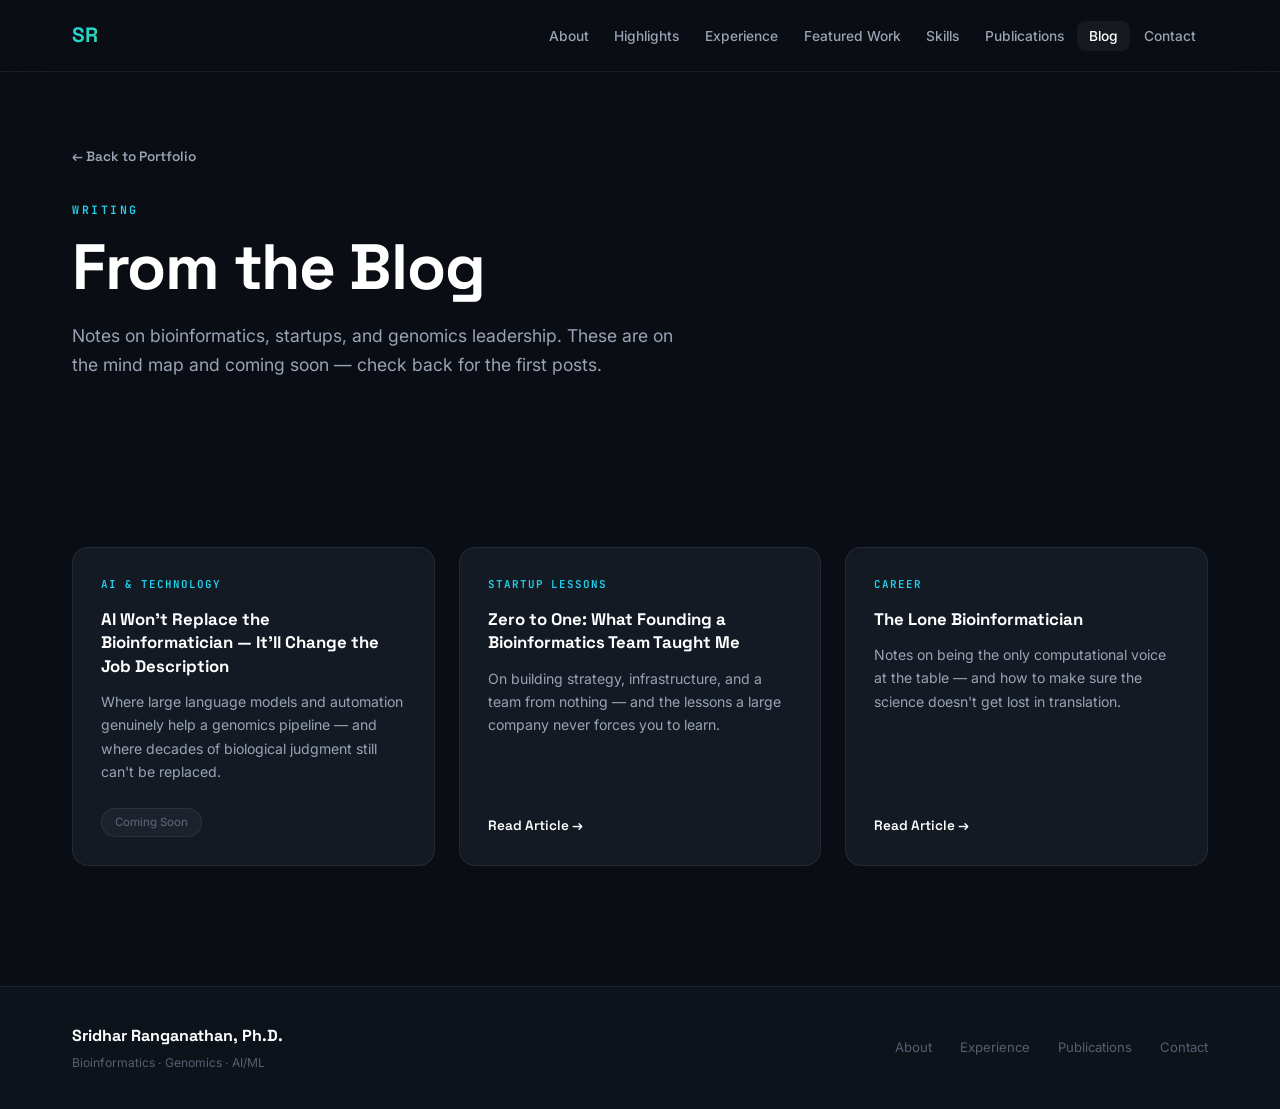
==== commit 1c577b05: "Publish second blog post: Zero to One Adds the Jumpcode Genomics startup-lessons essay with a custom" ====
--- a/blog/index.html
+++ b/blog/index.html
@@ -60,14 +60,14 @@
           </div>
         </div>
 
-        <div class="blog-card reveal">
+        <a class="blog-card blog-card--link reveal" href="zero-to-one-founding-bioinformatics-team.html">
           <div class="blog-card__tag">Startup Lessons</div>
           <h3 class="blog-card__title">Zero to One: What Founding a Bioinformatics Team Taught Me</h3>
           <p class="blog-card__excerpt">On building strategy, infrastructure, and a team from nothing &mdash; and the lessons a large company never forces you to learn.</p>
           <div class="blog-card__footer">
-            <span class="blog-card__status">Coming Soon</span>
+            <span class="blog-card__read-more">Read Article &rarr;</span>
           </div>
-        </div>
+        </a>
 
         <a class="blog-card blog-card--link reveal" href="the-lone-bioinformatician.html">
           <div class="blog-card__tag">Career</div>
--- a/styles.css
+++ b/styles.css
@@ -451,8 +451,8 @@
 
 .about__grid {
   display: grid;
-  grid-template-columns: 300px 1fr;
-  gap: 4rem;
+  grid-template-columns: 240px 1fr;
+  gap: 5rem;
   align-items: start;
 }
 .about__visual {
@@ -536,38 +536,25 @@
   display: block;
 }
 
-/* ── Skills & Tools (nested in About, under the avatar) ── */
+/* ── Skills & Tools (full-width row within About, below the bio) ── */
 .about__skills {
-  margin-top: 2.25rem;
-  padding-top: 2rem;
+  margin-top: 4rem;
+  padding-top: 2.5rem;
   border-top: 1px solid var(--border);
-  width: 100%;
-  display: flex;
-  flex-direction: column;
-  gap: 1rem;
 }
 .about__skills-title {
   font-family: var(--font-mono);
-  font-size: 0.7rem;
+  font-size: 0.72rem;
   font-weight: 600;
   letter-spacing: 0.16em;
   text-transform: uppercase;
   color: var(--accent-teal);
-  margin-bottom: 0.25rem;
-}
-.about__skills .skill-group {
-  padding: 1.1rem 1.1rem;
-}
-.about__skills .skill-group__title {
-  font-size: 0.68rem;
-  margin-bottom: 0.7rem;
-}
-.about__skills .skill-group__tags {
-  gap: 0.4rem;
-}
-.about__skills .skill-group__tags .tag {
-  font-size: 0.64rem;
-  padding: 0.2rem 0.55rem;
+  margin-bottom: 1.5rem;
+}
+.about__skills-grid {
+  display: grid;
+  grid-template-columns: repeat(3, 1fr);
+  gap: 1.25rem;
 }
 
 
@@ -1062,7 +1049,7 @@
 
 
 /* ══════════════════════════════════════════
-   SKILLS (used inside About sidebar, see .about__skills)
+   SKILLS (full-width grid inside About, see .about__skills)
 ══════════════════════════════════════════ */
 
 .skill-group {
@@ -1322,7 +1309,8 @@
   .work__grid            { grid-template-columns: repeat(2, 1fr); }
   .hero__metrics         { grid-template-columns: repeat(2, 1fr); }
   .hero__scroll-hint     { display: none; }
-  .about__grid           { grid-template-columns: 260px 1fr; gap: 3rem; }
+  .about__grid           { grid-template-columns: 220px 1fr; gap: 3rem; }
+  .about__skills-grid    { grid-template-columns: repeat(2, 1fr); }
   .more-case__grid,
   .blog__grid,
   .blog-listing__grid   { grid-template-columns: repeat(2, 1fr); }
@@ -1351,6 +1339,7 @@
 
   .about__grid { grid-template-columns: 1fr; gap: 2.5rem; }
   .about__visual { flex-direction: column; position: static; }
+  .about__skills-grid { grid-template-columns: 1fr; }
 
   .highlights__grid,
   .work__grid,
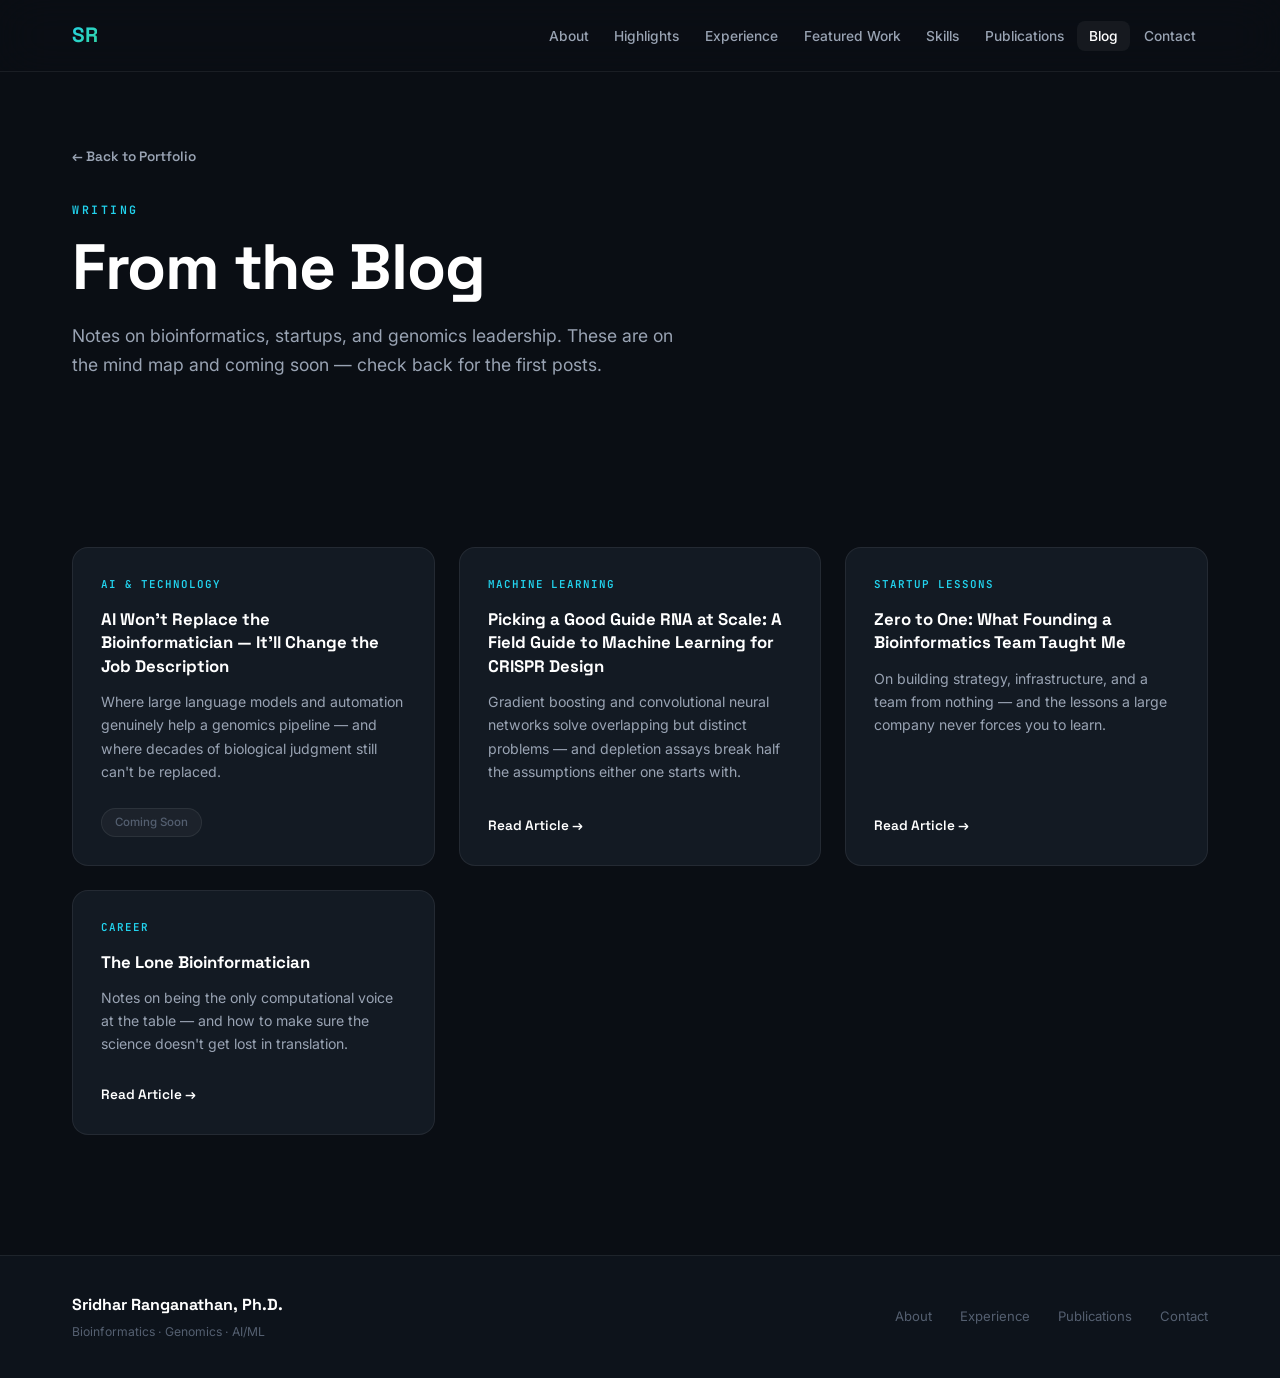
==== commit 3a685962: "Publish "Picking a Good Guide RNA at Scale" and add notes-to-post workflow New post covers gradient " ====
--- a/blog/index.html
+++ b/blog/index.html
@@ -60,6 +60,15 @@
           </div>
         </div>
 
+        <a class="blog-card blog-card--link reveal" href="ai-for-crispr-design.html">
+          <div class="blog-card__tag">Machine Learning</div>
+          <h3 class="blog-card__title">Picking a Good Guide RNA at Scale: A Field Guide to Machine Learning for CRISPR Design</h3>
+          <p class="blog-card__excerpt">Gradient boosting and convolutional neural networks solve overlapping but distinct problems &mdash; and depletion assays break half the assumptions either one starts with.</p>
+          <div class="blog-card__footer">
+            <span class="blog-card__read-more">Read Article &rarr;</span>
+          </div>
+        </a>
+
         <a class="blog-card blog-card--link reveal" href="zero-to-one-founding-bioinformatics-team.html">
           <div class="blog-card__tag">Startup Lessons</div>
           <h3 class="blog-card__title">Zero to One: What Founding a Bioinformatics Team Taught Me</h3>
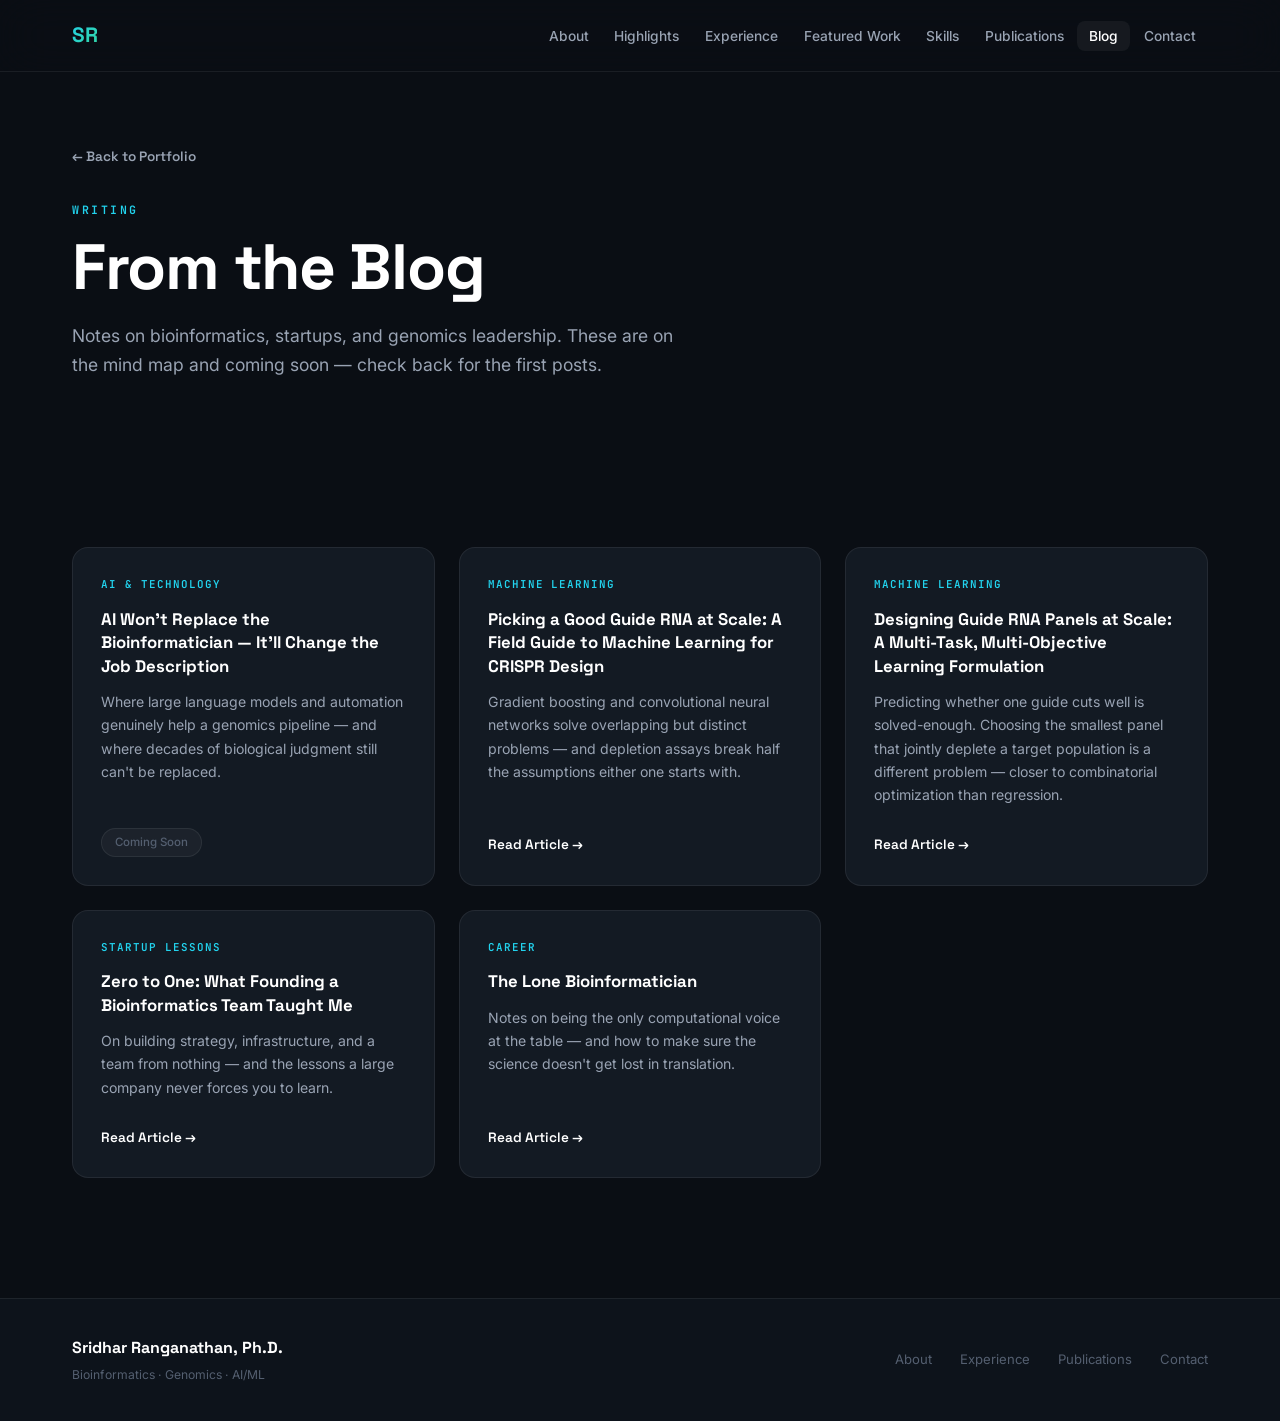
==== commit 294dcd24: "Publish "Designing Guide RNA Panels at Scale" Multi-task, multi-objective ML formulation for pooled " ====
--- a/blog/index.html
+++ b/blog/index.html
@@ -69,6 +69,15 @@
           </div>
         </a>
 
+        <a class="blog-card blog-card--link reveal" href="guide-rna-panel-design.html">
+          <div class="blog-card__tag">Machine Learning</div>
+          <h3 class="blog-card__title">Designing Guide RNA Panels at Scale: A Multi-Task, Multi-Objective Learning Formulation</h3>
+          <p class="blog-card__excerpt">Predicting whether one guide cuts well is solved-enough. Choosing the smallest panel that jointly deplete a target population is a different problem &mdash; closer to combinatorial optimization than regression.</p>
+          <div class="blog-card__footer">
+            <span class="blog-card__read-more">Read Article &rarr;</span>
+          </div>
+        </a>
+
         <a class="blog-card blog-card--link reveal" href="zero-to-one-founding-bioinformatics-team.html">
           <div class="blog-card__tag">Startup Lessons</div>
           <h3 class="blog-card__title">Zero to One: What Founding a Bioinformatics Team Taught Me</h3>
--- a/styles.css
+++ b/styles.css
@@ -1022,6 +1022,33 @@
   font-style: italic;
 }
 
+.article__code-label {
+  margin-bottom: 0.6rem;
+}
+.article__code {
+  background: var(--bg-card);
+  border: 1px solid var(--border);
+  border-radius: var(--radius-sm);
+  padding: 1.25rem 1.5rem;
+  margin: 0 0 1.6rem;
+  overflow-x: auto;
+}
+.article__code code {
+  display: block;
+  width: max-content;
+  min-width: 100%;
+  font-family: var(--font-mono);
+  font-size: 0.82rem;
+  line-height: 1.7;
+  color: var(--text-secondary);
+  white-space: pre;
+  tab-size: 4;
+}
+.article__code .cm { color: var(--text-muted); }
+.article__code .kw { color: var(--accent-violet); }
+.article__code .fn { color: var(--accent-teal); }
+.article__code .st { color: var(--accent-emerald); }
+
 .article__more {
   padding: 5rem 0;
   background: var(--bg-secondary);
